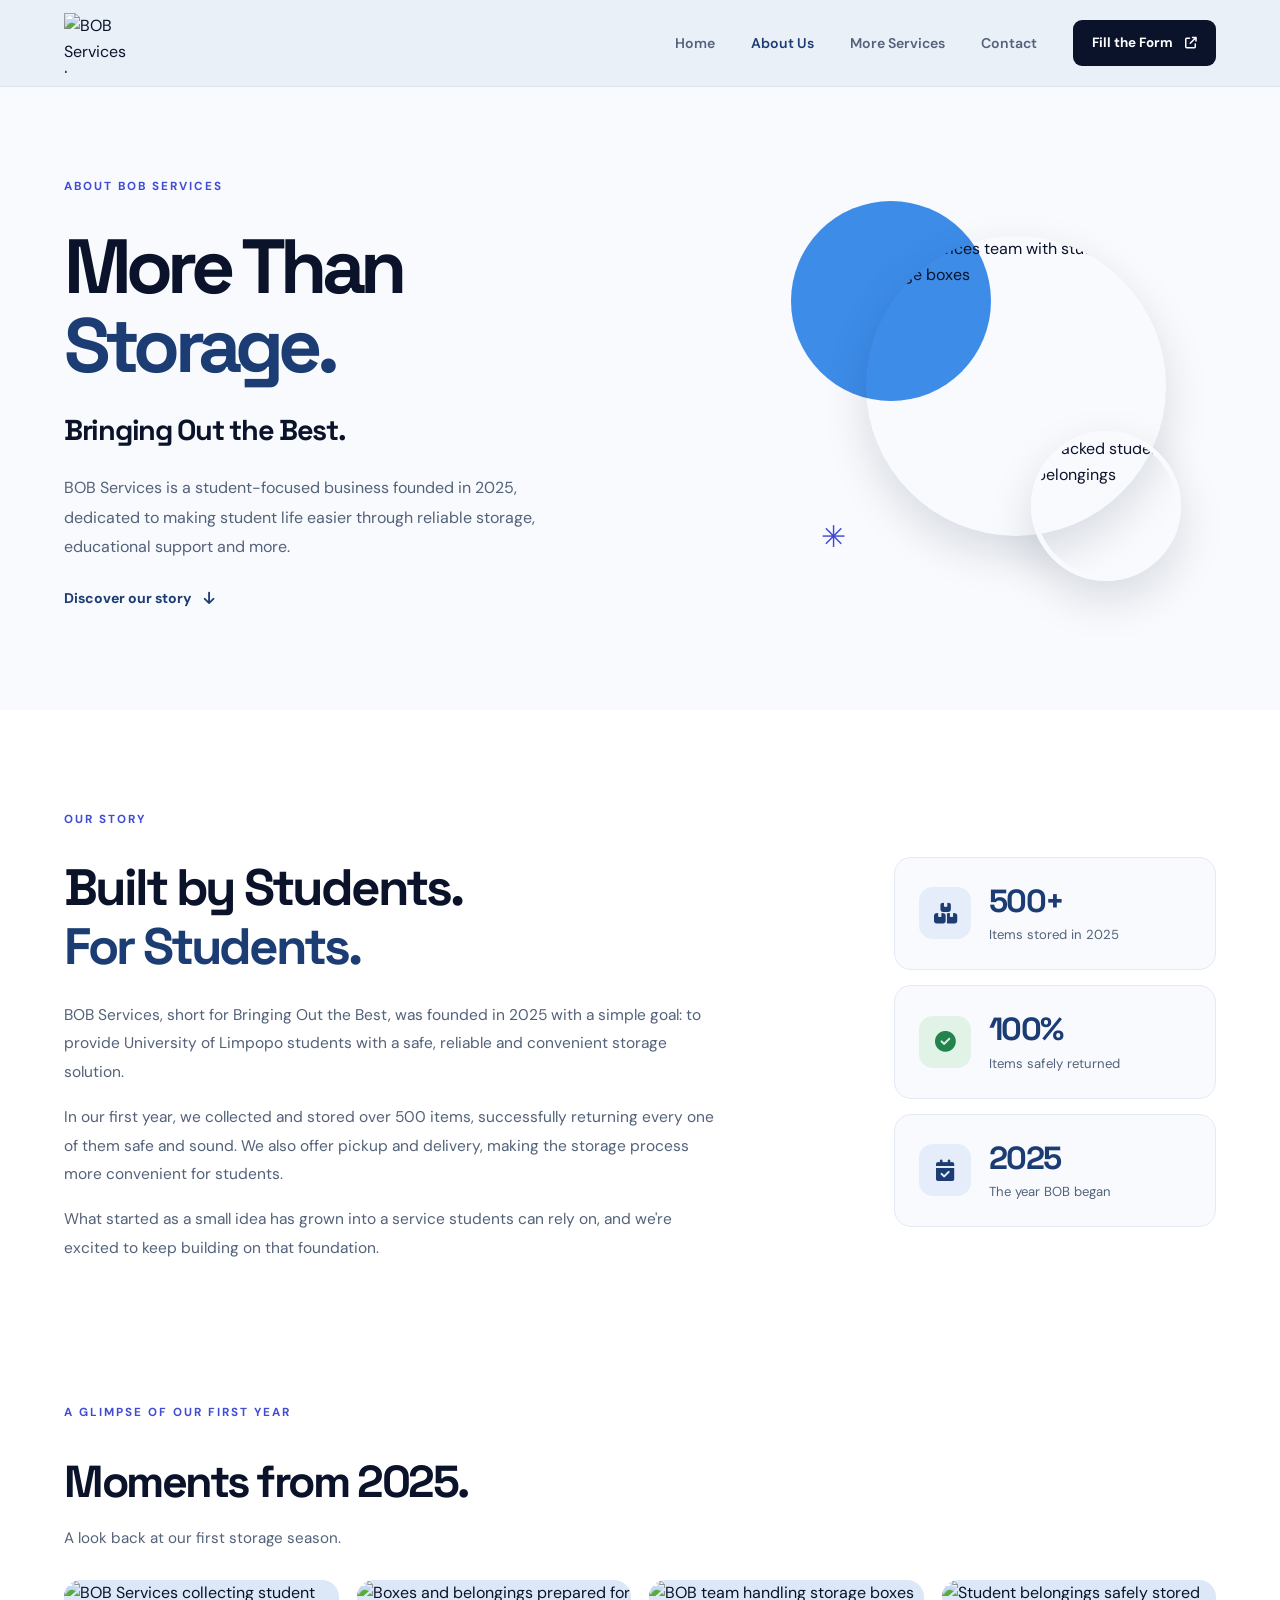
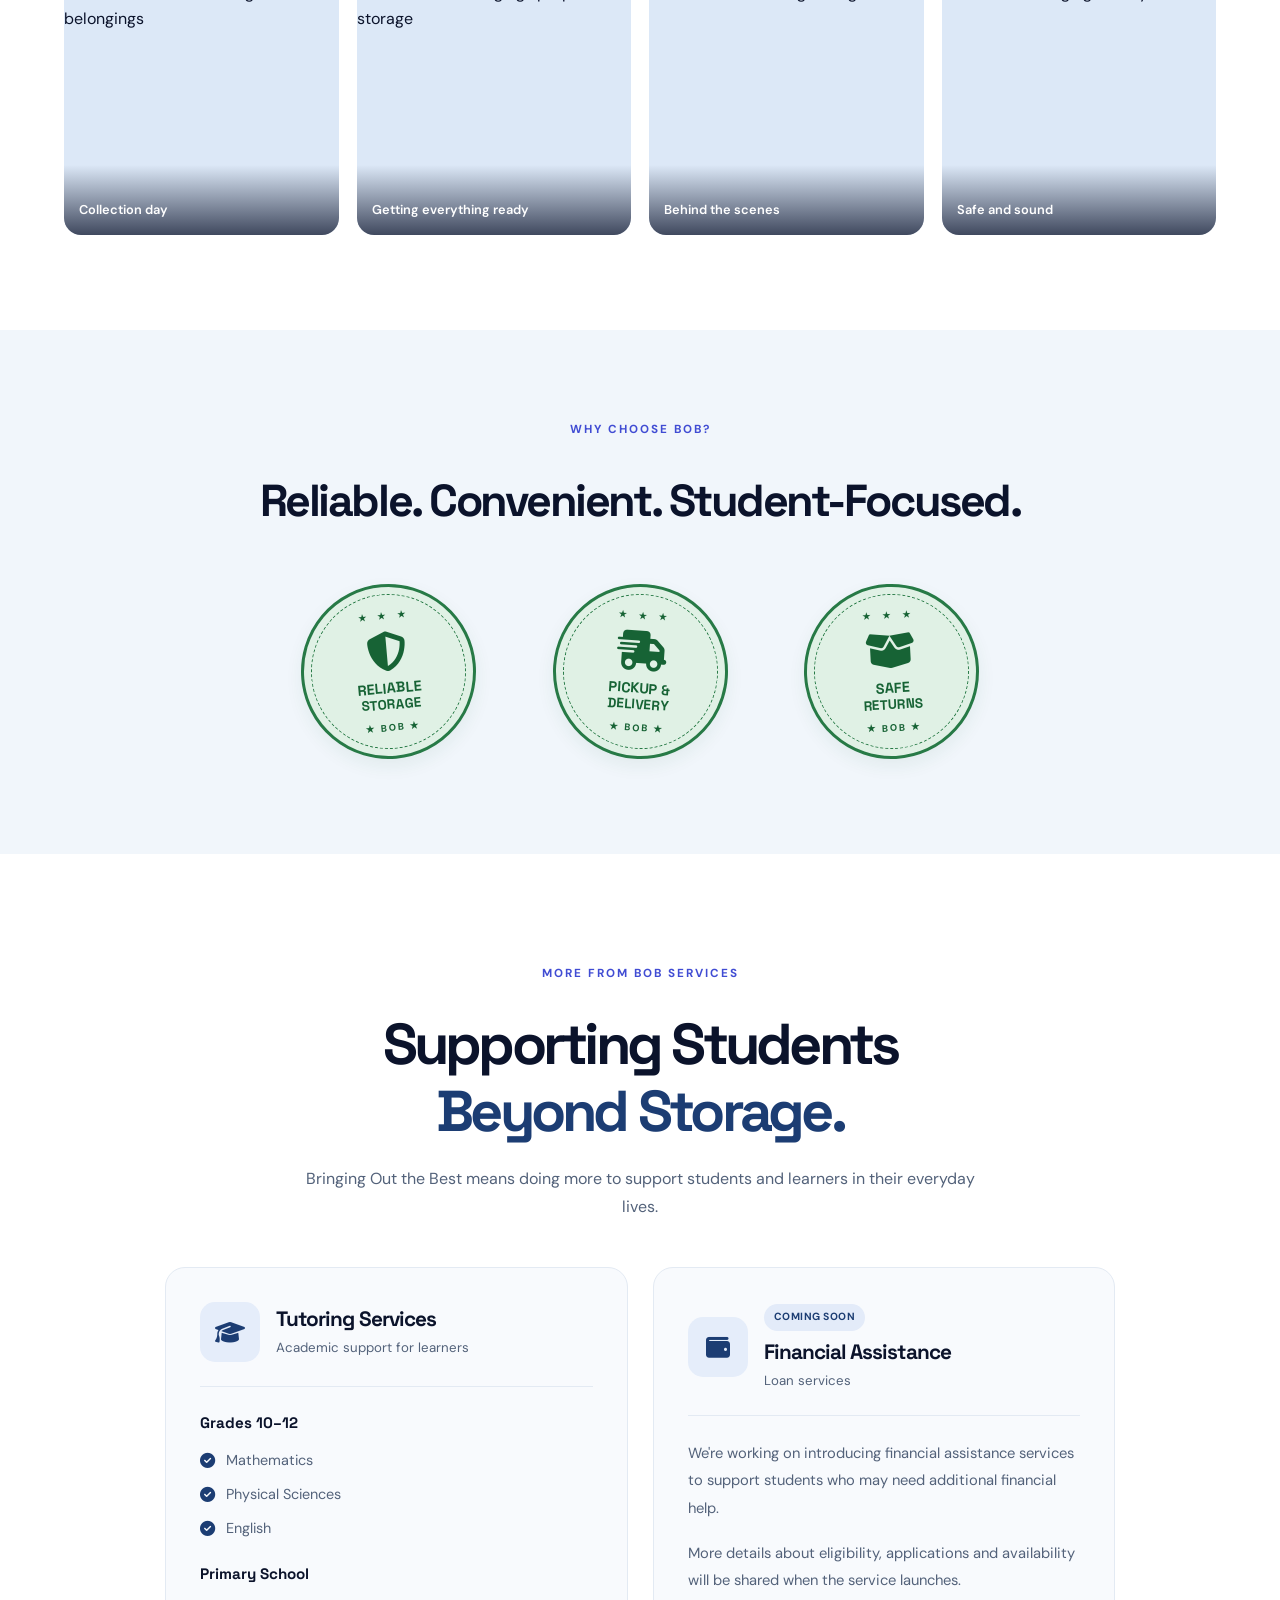
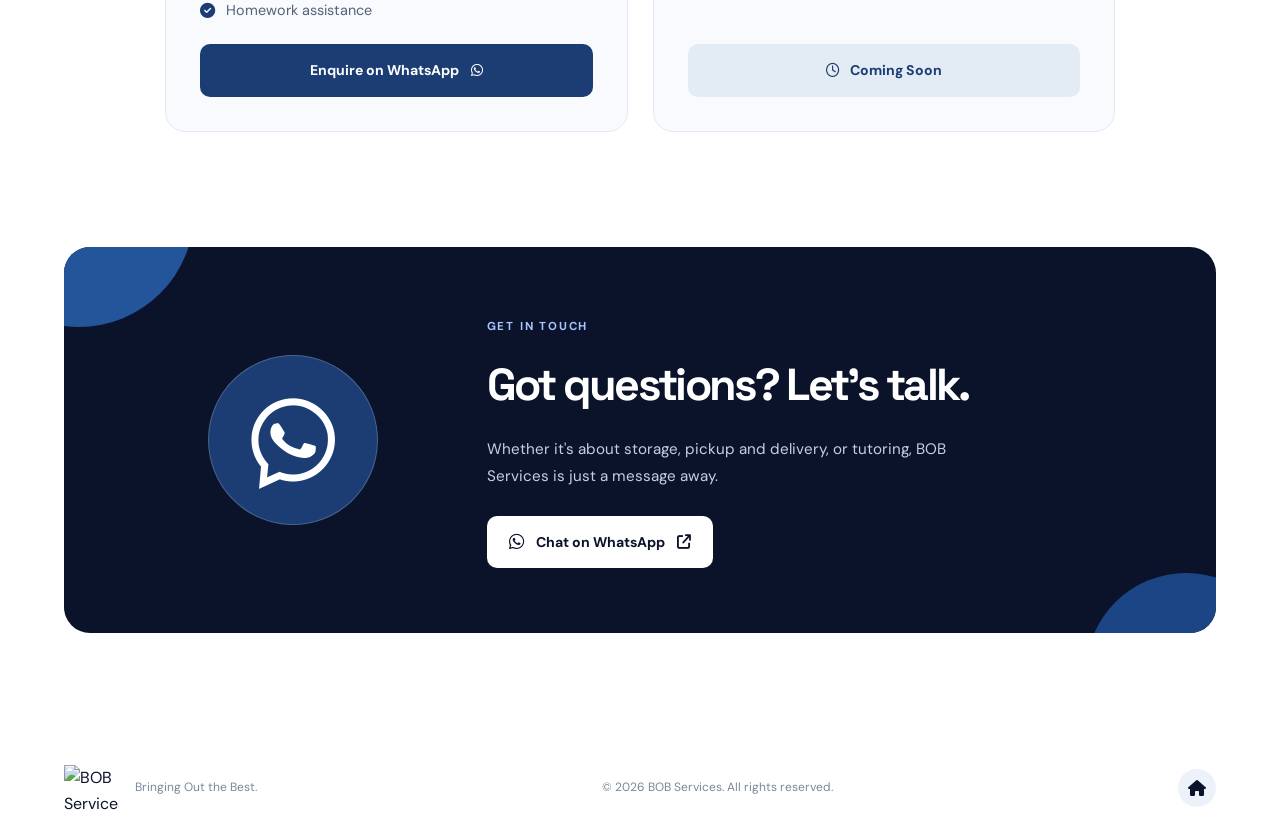
==== about.html @ 1e4460dd "first commit" ====
<!DOCTYPE html>
<html lang="en">
<head>
    <meta charset="UTF-8">
    <meta name="viewport" content="width=device-width, initial-scale=1.0">

    <title>About Us | BOB Services</title>

    <link rel="preconnect" href="https://fonts.googleapis.com">
    <link rel="preconnect" href="https://fonts.gstatic.com" crossorigin>
    <link href="https://fonts.googleapis.com/css2?family=DM+Sans:wght@400;500;600;700&family=Space+Grotesk:wght@400;500;600;700&display=swap" rel="stylesheet">

    <link rel="stylesheet" href="https://cdnjs.cloudflare.com/ajax/libs/font-awesome/6.7.2/css/all.min.css">
    <link rel="stylesheet" href="style.css">

    <script src="script.js" defer></script>
</head>

<body>

    <!-- NAVIGATION -->
    <header class="site-header" id="header">
        <nav class="navbar container">

            <a href="index.html" class="brand">
                <img src="images/bob-logo.png" alt="BOB Services Logo" class="brand-logo">
            </a>

            <button class="menu-toggle" id="menuToggle"
                    aria-label="Open navigation menu"
                    aria-expanded="false"
                    aria-controls="navLinks">
                <span></span>
                <span></span>
                <span></span>
            </button>

            <div class="nav-links" id="navLinks">
                <a href="index.html" class="nav-link">Home</a>
                <a href="about.html" class="nav-link active" aria-current="page">About Us</a>
                <a href="#more-services" class="nav-link">More Services</a>
                <a href="#contact" class="nav-link">Contact</a>
                <a href="https://forms.google.com/"
                   class="nav-cta form-link"
                   target="_blank"
                   rel="noopener noreferrer">
                    Fill the Form
                    <i class="fa-solid fa-arrow-up-right-from-square"></i>
                </a>
            </div>

        </nav>
    </header>

    <main>

        <!-- ABOUT HERO -->
        <section class="about-hero">
            <div class="container about-hero-grid">

                <div class="about-hero-content">

                    <span class="section-eyebrow">ABOUT BOB SERVICES</span>

                    <h1>
                        More Than<br>
                        <span>Storage.</span>
                    </h1>

                    <h2>Bringing Out the Best.</h2>

                    <p>
                        BOB Services is a student-focused business founded
                        in 2025, dedicated to making student life easier
                        through reliable storage, educational support
                        and more.
                    </p>

                    <a href="#our-story" class="about-explore">
                        Discover our story
                        <i class="fa-solid fa-arrow-down"></i>
                    </a>

                </div>

                <!-- OVERLAPPING CIRCULAR PHOTOGRAPHS -->
                <div class="about-hero-visual">

                    <div class="about-blue-circle"></div>

                    <div class="about-photo-large">
                        <img src="images/about-team.jpg"
                             alt="BOB Services team with student storage boxes">
                    </div>

                    <div class="about-photo-small">
                        <img src="images/about-storage.jpg"
                             alt="Packed student belongings">
                    </div>

                    <span class="about-sparkle" aria-hidden="true">✳</span>

                </div>

            </div>
        </section>

        <!-- OUR STORY -->
        <section class="our-story-section" id="our-story">
            <div class="container story-grid">

                <div class="story-content reveal">

                    <span class="section-eyebrow">OUR STORY</span>

                    <h2>
                        Built by Students.<br>
                        <span>For Students.</span>
                    </h2>

                    <p>
                        BOB Services, short for Bringing Out the Best,
                        was founded in 2025 with a simple goal:
                        to provide University of Limpopo students
                        with a safe, reliable and convenient
                        storage solution.
                    </p>

                    <p>
                        In our first year, we collected and stored
                        over 500 items, successfully returning
                        every one of them safe and sound.
                        We also offer pickup and delivery,
                        making the storage process more
                        convenient for students.
                    </p>

                    <p>
                        What started as a small idea has grown
                        into a service students can rely on,
                        and we're excited to keep building
                        on that foundation.
                    </p>

                </div>

                <div class="story-stats reveal">

                    <div class="stat-card">
                        <div class="stat-icon">
                            <i class="fa-solid fa-boxes-stacked"></i>
                        </div>

                        <div>
                            <strong>500+</strong>
                            <span>Items stored in 2025</span>
                        </div>
                    </div>

                    <div class="stat-card">
                        <div class="stat-icon stat-icon-green">
                            <i class="fa-solid fa-circle-check"></i>
                        </div>

                        <div>
                            <strong>100%</strong>
                            <span>Items safely returned</span>
                        </div>
                    </div>

                    <div class="stat-card">
                        <div class="stat-icon">
                            <i class="fa-solid fa-calendar-check"></i>
                        </div>

                        <div>
                            <strong>2025</strong>
                            <span>The year BOB began</span>
                        </div>
                    </div>

                </div>

            </div>
        </section>

        <!-- PHOTO GALLERY -->
        <section class="about-gallery-section">
            <div class="container">

                <div class="gallery-heading reveal">
                    <span class="section-eyebrow">A GLIMPSE OF OUR FIRST YEAR</span>
                    <h2>Moments from 2025.</h2>
                    <p>
                        A look back at our first storage season.
                    </p>
                </div>

                <div class="about-gallery">

                    <figure class="gallery-photo reveal">
                        <img src="images/bob-2025-1.jpg"
                             alt="BOB Services collecting student belongings"
                             loading="lazy">
                        <figcaption>Collection day</figcaption>
                    </figure>

                    <figure class="gallery-photo reveal">
                        <img src="images/bob-2025-2.jpg"
                             alt="Boxes and belongings prepared for storage"
                             loading="lazy">
                        <figcaption>Getting everything ready</figcaption>
                    </figure>

                    <figure class="gallery-photo reveal">
                        <img src="images/bob-2025-3.jpg"
                             alt="BOB team handling storage boxes"
                             loading="lazy">
                        <figcaption>Behind the scenes</figcaption>
                    </figure>

                    <figure class="gallery-photo reveal">
                        <img src="images/bob-2025-4.jpg"
                             alt="Student belongings safely stored"
                             loading="lazy">
                        <figcaption>Safe and sound</figcaption>
                    </figure>

                </div>

            </div>
        </section>

        <!-- QUALITY SEALS -->
        <section class="quality-section">
            <div class="container">

                <div class="quality-heading reveal">
                    <span class="section-eyebrow">WHY CHOOSE BOB?</span>
                    <h2>Reliable. Convenient. Student-Focused.</h2>
                </div>

                <div class="quality-seals">

                    <!-- RELIABLE STORAGE -->
                    <div class="quality-seal reveal">
                        <div class="seal-inner">
                            <div class="seal-stars">★ ★ ★</div>

                            <i class="fa-solid fa-shield-halved"></i>

                            <strong>RELIABLE</strong>
                            <span>STORAGE</span>

                            <div class="seal-bottom">★ BOB ★</div>
                        </div>
                    </div>

                    <!-- PICKUP AND DELIVERY -->
                    <div class="quality-seal reveal">
                        <div class="seal-inner">
                            <div class="seal-stars">★ ★ ★</div>

                            <i class="fa-solid fa-truck-fast"></i>

                            <strong>PICKUP &</strong>
                            <span>DELIVERY</span>

                            <div class="seal-bottom">★ BOB ★</div>
                        </div>
                    </div>

                    <!-- SAFE RETURNS -->
                    <div class="quality-seal reveal">
                        <div class="seal-inner">
                            <div class="seal-stars">★ ★ ★</div>

                            <i class="fa-solid fa-box-open"></i>

                            <strong>SAFE</strong>
                            <span>RETURNS</span>

                            <div class="seal-bottom">★ BOB ★</div>
                        </div>
                    </div>

                </div>

            </div>
        </section>

        <!-- MORE SERVICES -->
        <section class="more-services-section" id="more-services">
            <div class="container">

                <div class="services-heading reveal">
                    <span class="section-eyebrow">MORE FROM BOB SERVICES</span>

                    <h2>
                        Supporting Students<br>
                        <span>Beyond Storage.</span>
                    </h2>

                    <p>
                        Bringing Out the Best means doing more
                        to support students and learners
                        in their everyday lives.
                    </p>
                </div>

                <div class="about-services-grid">

                    <!-- TUTORING -->
                    <article class="about-service-card reveal">

                        <div class="service-card-top">
                            <div class="about-service-icon">
                                <i class="fa-solid fa-graduation-cap"></i>
                            </div>

                            <div>
                                <h3>Tutoring Services</h3>
                                <p>Academic support for learners</p>
                            </div>
                        </div>

                        <div class="service-divider"></div>

                        <h4>Grades 10–12</h4>

                        <ul class="service-list">
                            <li>
                                <i class="fa-solid fa-circle-check"></i>
                                Mathematics
                            </li>
                            <li>
                                <i class="fa-solid fa-circle-check"></i>
                                Physical Sciences
                            </li>
                            <li>
                                <i class="fa-solid fa-circle-check"></i>
                                English
                            </li>
                        </ul>

                        <h4>Primary School</h4>

                        <ul class="service-list">
                            <li>
                                <i class="fa-solid fa-circle-check"></i>
                                Homework assistance
                            </li>
                        </ul>

                        <a href="#"
                           class="service-whatsapp-btn whatsapp-link"
                           data-message="Hi BOB Services, I would like to enquire about tutoring services."
                           target="_blank"
                           rel="noopener noreferrer">
                            Enquire on WhatsApp
                            <i class="fa-brands fa-whatsapp"></i>
                        </a>

                    </article>

                    <!-- FINANCIAL ASSISTANCE -->
                    <article class="about-service-card reveal">

                        <div class="service-card-top">
                            <div class="about-service-icon">
                                <i class="fa-solid fa-wallet"></i>
                            </div>

                            <div>
                                <span class="service-coming-soon">COMING SOON</span>
                                <h3>Financial Assistance</h3>
                                <p>Loan services</p>
                            </div>
                        </div>

                        <div class="service-divider"></div>

                        <p class="financial-description">
                            We're working on introducing financial
                            assistance services to support students
                            who may need additional financial help.
                        </p>

                        <p class="financial-description">
                            More details about eligibility,
                            applications and availability
                            will be shared when the service launches.
                        </p>

                        <div class="coming-soon-button">
                            <i class="fa-regular fa-clock"></i>
                            Coming Soon
                        </div>

                    </article>

                </div>

            </div>
        </section>

        <!-- CONTACT -->
        <section class="about-contact-section" id="contact">
            <div class="container">

                <div class="about-contact-card reveal">

                    <div class="contact-decor contact-decor-one"></div>
                    <div class="contact-decor contact-decor-two"></div>

                    <div class="contact-illustration">
                        <div class="contact-circle">
                            <i class="fa-brands fa-whatsapp"></i>
                        </div>
                    </div>

                    <div class="contact-content">

                        <span class="contact-eyebrow">GET IN TOUCH</span>

                        <h2>Got questions? Let's talk.</h2>

                        <p>
                            Whether it's about storage, pickup and
                            delivery, or tutoring, BOB Services
                            is just a message away.
                        </p>

                        <a href="#"
                           class="contact-whatsapp-btn whatsapp-link"
                           data-message="Hi BOB Services, I would like to make an enquiry."
                           target="_blank"
                           rel="noopener noreferrer">
                            <i class="fa-brands fa-whatsapp"></i>
                            Chat on WhatsApp
                            <i class="fa-solid fa-arrow-up-right-from-square"></i>
                        </a>

                    </div>

                </div>

            </div>
        </section>

    </main>

    <!-- FOOTER -->
    <footer class="footer">
        <div class="container footer-inner">

            <div class="footer-brand">
                <img src="images/bob-logo.png" alt="BOB Services Logo">
                <span>Bringing Out the Best.</span>
            </div>

            <p>
                &copy; <span id="currentYear"></span>
                BOB Services. All rights reserved.
            </p>

            <a href="index.html" class="back-to-top" aria-label="Back to homepage">
                <i class="fa-solid fa-house"></i>
            </a>

        </div>
    </footer>

</body>
</html>
---- style.css ----
/* ==========================================
   BOB STORAGE SERVICES
   Main Stylesheet
========================================== */

:root {
    --navy: #0B132B;
    --blue: #1C3D73;
    --blue-bright: #404CD3;
    --blue-soft: #DCE8F7;
    --background: #F8FAFD;
    --white: #FFFFFF;
    --text: #0B132B;
    --text-muted: #53627A;
    --border: #E3EAF3;

    --font-heading: 'Space Grotesk', sans-serif;
    --font-body: 'DM Sans', sans-serif;

    --radius: 18px;
    --transition: 0.3s ease;
}

/* RESET */

* {
    margin: 0;
    padding: 0;
    box-sizing: border-box;
}

html {
    scroll-behavior: smooth;
    scroll-padding-top: 90px;
}

body {
    font-family: var(--font-body);
    background: var(--background);
    color: var(--text);
    line-height: 1.6;
    overflow-x: hidden;
}

a {
    text-decoration: none;
    color: inherit;
}

button {
    font: inherit;
}

img {
    max-width: 100%;
    display: block;
}

.container {
    width: min(1160px, 90%);
    margin: 0 auto;
}

::selection {
    background: var(--blue-soft);
    color: var(--navy);
}

/* ==========================================
   NAVIGATION
========================================== */


.site-header {
    position: sticky;
    top: 0;
    z-index: 1000;
    background: #EAF0F8;
    border-bottom: 1px solid #DCE5F1;
    transition: var(--transition);
}

.site-header.scrolled {
    background: rgba(234, 240, 248, 0.97);
    backdrop-filter: blur(15px);
    -webkit-backdrop-filter: blur(15px);
    box-shadow: 0 4px 20px rgba(11, 19, 43, 0.05);
}


.navbar {
    min-height: 86px;
    display: flex;
    align-items: center;
    justify-content: space-between;
    gap: 30px;
}

.brand {
    display: flex;
    align-items: center;
    flex-shrink: 0;
}

.brand-logo {
    width: 76px;
    height: 60px;
    object-fit: contain;
}

.nav-links {
    display: flex;
    align-items: center;
    gap: 36px;
}

.nav-link {
    font-size: 0.88rem;
    font-weight: 600;
    color: var(--text-muted);
    transition: color var(--transition);
}

.nav-link:hover,
.nav-link.active {
    color: var(--blue);
}

.nav-cta {
    background: var(--navy);
    color: var(--white);
    padding: 12px 19px;
    border-radius: 9px;
    font-size: 0.84rem;
    font-weight: 700;
    display: inline-flex;
    align-items: center;
    gap: 12px;
    transition: var(--transition);
}

.nav-cta:hover {
    background: var(--blue);
    transform: translateY(-2px);
}

.nav-cta i {
    font-size: 0.75rem;
}

.menu-toggle {
    display: none;
    background: transparent;
    border: 0;
    cursor: pointer;
    padding: 8px;
}

/* ==========================================
   HERO
========================================== */

.hero {
    position: relative;
    min-height: min(760px, calc(100svh - 86px));
    display: flex;
    flex-direction: column;
    justify-content: center;
    overflow: hidden;
}

.hero-container {
    display: grid;
    grid-template-columns: 1.2fr 0.8fr;
    align-items: center;
    gap: 55px;
    padding-top: 55px;
    padding-bottom: 75px;
}

.hero-content {
    position: relative;
    z-index: 2;
    max-width: 650px;
}

.coming-soon {
    display: inline-flex;
    align-items: center;
    gap: 10px;
    background: #EAF0FB;
    color: var(--blue);
    border: 1px solid #D8E4F5;
    border-radius: 100px;
    padding: 9px 16px;
    font-size: 0.72rem;
    font-weight: 700;
    letter-spacing: 1.7px;
    margin-bottom: 28px;
}

.status-dot {
    width: 8px;
    height: 8px;
    border-radius: 50%;
    background: var(--blue-bright);
    box-shadow: 0 0 0 4px rgba(64, 76, 211, 0.1);
}

.hero-title {
    font-family: var(--font-heading);
    font-size: clamp(5rem, 9vw, 8.8rem);
    font-weight: 700;
    line-height: 0.88;
    letter-spacing: -0.085em;
    color: var(--navy);
    margin-bottom: 32px;
}

.hero-highlight {
    color: var(--blue);
}

.hero-subtitle {
    font-family: var(--font-heading);
    font-size: clamp(1.45rem, 2.6vw, 2.1rem);
    font-weight: 600;
    letter-spacing: -0.045em;
    line-height: 1.25;
    margin-bottom: 19px;
}

.hero-subtitle span {
    color: var(--blue);
}

.hero-description {
    font-size: 1rem;
    color: var(--text-muted);
    line-height: 1.85;
    max-width: 490px;
    margin-bottom: 32px;
}

.hero-actions {
    display: flex;
    align-items: center;
    flex-wrap: wrap;
    gap: 16px;
}

.btn {
    display: inline-flex;
    justify-content: center;
    align-items: center;
    gap: 14px;
    padding: 15px 23px;
    border-radius: 10px;
    font-size: 0.88rem;
    font-weight: 700;
    transition: var(--transition);
    white-space: nowrap;
}

.btn i {
    font-size: 0.8rem;
}

.btn-primary {
    background: var(--blue);
    color: var(--white);
    box-shadow: 0 6px 18px rgba(28, 61, 115, 0.13);
}

.btn-primary:hover {
    background: var(--navy);
    transform: translateY(-3px);
    box-shadow: 0 10px 24px rgba(28, 61, 115, 0.2);
}

.btn-text {
    color: var(--navy);
}

.btn-text:hover {
    color: var(--blue-bright);
}

.btn-text i {
    transition: transform var(--transition);
}

.btn-text:hover i {
    transform: translateY(4px);
}

.hero-location {
    display: flex;
    align-items: center;
    gap: 9px;
    margin-top: 40px;
    color: #7A8799;
    font-size: 0.78rem;
    font-weight: 500;
}

.hero-location i {
    color: var(--blue);
}

/* ==========================================
   OVERLAPPING CIRCULAR PHOTOGRAPHS
========================================== */

.hero-visual {
    position: relative;
    width: 100%;
    max-width: 390px;
    height: 390px;
    margin: 0 auto;
}

.photo-circle {
    position: absolute;
    border-radius: 50%;
    overflow: hidden;
    background: var(--blue-soft);
    box-shadow: 0 20px 50px rgba(11, 19, 43, 0.10);
}

.photo-circle img {
    width: 100%;
    height: 100%;
    object-fit: cover;
    transition: transform 0.6s ease;
}

.photo-circle:hover img {
    transform: scale(1.07);
}

/* Large circle: upper left */

.photo-circle-large {
    width: 290px;
    height: 290px;
    top: 18px;
    left: 20px;
    z-index: 1;
}

/* Small circle: overlaps lower-right edge */

.photo-circle-small {
    width: 155px;
    height: 155px;
    top: 205px;
    right: 0;
    z-index: 2;
    border: 5px solid var(--background);
}

/* Subtle decorative accent */

.circle-decoration {
    position: absolute;
    width: 315px;
    height: 315px;
    border: 1px solid rgba(28, 61, 115, 0.13);
    border-radius: 50%;
    top: 2px;
    left: 3px;
    z-index: 0;
}

.visual-sparkle {
    position: absolute;
    color: var(--blue-bright);
    pointer-events: none;
}

.sparkle-one {
    top: 4px;
    right: 45px;
    font-size: 26px;
}

.sparkle-two {
    bottom: 38px;
    left: 15px;
    font-size: 18px;
    color: #A9BDE0;
}

/* Scroll indicator */

.scroll-indicator {
    position: absolute;
    bottom: 28px;
    left: 50%;
    transform: translateX(-50%);
    display: flex;
    align-items: center;
    gap: 12px;
    font-size: 0.65rem;
    font-weight: 700;
    letter-spacing: 2px;
    color: #8390A3;
}

.scroll-indicator i {
    font-size: 0.8rem;
    animation: scrollBounce 2s infinite;
}

@keyframes scrollBounce {
    0%, 100% { transform: translateY(0); }
    50% { transform: translateY(5px); }
}

/* ==========================================
   ABOUT / RESOURCES
========================================== */

.about-section {
    padding: 105px 0 125px;
    background: var(--white);
}

.section-heading {
    text-align: center;
    max-width: 680px;
    margin: 0 auto 55px;
}

.section-eyebrow {
    display: inline-block;
    font-size: 0.73rem;
    font-weight: 700;
    letter-spacing: 2px;
    color: var(--blue-bright);
    margin-bottom: 16px;
}

.section-heading h2 {
    font-family: var(--font-heading);
    font-size: clamp(2.4rem, 5vw, 3.8rem);
    line-height: 1.15;
    letter-spacing: -0.065em;
    margin-bottom: 20px;
}

.section-heading h2 span {
    color: var(--blue);
}

.section-heading p {
    color: var(--text-muted);
    font-size: 1rem;
    line-height: 1.85;
}

.resources-grid {
    display: grid;
    grid-template-columns: repeat(2, minmax(0, 1fr));
    gap: 22px;
}

.resource-card {
    position: relative;
    display: flex;
    flex-direction: column;
    align-items: flex-start;
    min-height: 275px;
    background: var(--background);
    border: 1px solid var(--border);
    border-radius: var(--radius);
    padding: 32px;
    transition: var(--transition);
}

.resource-card:hover {
    background: var(--white);
    border-color: #B9CDE8;
    transform: translateY(-6px);
    box-shadow: 0 16px 40px rgba(11, 19, 43, 0.07);
}

.resource-icon {
    width: 60px;
    height: 60px;
    display: flex;
    justify-content: center;
    align-items: center;
    border-radius: 15px;
    margin-bottom: 25px;
    font-size: 1.45rem;
}

.icon-blue {
    background: #E5EDFF;
    color: #3158A0;
}

.icon-navy {
    background: #E0E9F4;
    color: #1C3D73;
}

.icon-sky {
    background: #E0F1FC;
    color: #3578A5;
}

.icon-light {
    background: #E8EAFB;
    color: #404CD3;
}

.resource-number {
    display: block;
    color: #8190A4;
    font-size: 0.67rem;
    font-weight: 700;
    letter-spacing: 1.5px;
    margin-bottom: 9px;
}

.resource-content h3 {
    font-family: var(--font-heading);
    font-size: 1.4rem;
    font-weight: 700;
    letter-spacing: -0.045em;
    margin-bottom: 10px;
}

.resource-content p {
    color: var(--text-muted);
    font-size: 0.89rem;
    line-height: 1.7;
    max-width: 340px;
}

.resource-arrow {
    position: absolute;
    right: 30px;
    top: 32px;
    color: var(--blue);
    font-size: 0.9rem;
    transition: transform var(--transition);
}

.resource-card:hover .resource-arrow {
    transform: translate(3px, -3px);
}

/* ==========================================
   BOTTOM CALL TO ACTION
========================================== */

.bottom-cta {
    position: relative;
    overflow: hidden;
    background: var(--navy);
    color: var(--white);
}

.bottom-cta .container {
    position: relative;
    padding-top: 100px;
    padding-bottom: 105px;
}

.cta-content {
    position: relative;
    z-index: 2;
    text-align: center;
    max-width: 700px;
    margin: 0 auto;
}

.cta-content .section-eyebrow {
    color: #A9C5FF;
}

.cta-content h2 {
    font-family: var(--font-heading);
    font-size: clamp(2.6rem, 5vw, 4.4rem);
    line-height: 1.15;
    letter-spacing: -0.06em;
    margin-bottom: 22px;
}

.cta-content h2 span {
    color: #A9C5FF;
}

.cta-content p {
    color: #B9C6DD;
    font-size: 0.98rem;
    margin-bottom: 30px;
}

.btn-white {
    background: var(--white);
    color: var(--navy);
}

.btn-white:hover {
    background: var(--blue-soft);
    transform: translateY(-3px);
}

.cta-decor {
    position: absolute;
    border: 1px solid rgba(255,255,255,0.09);
    border-radius: 50%;
    pointer-events: none;
}

.decor-one {
    width: 350px;
    height: 350px;
    top: -160px;
    left: -150px;
}

.decor-two {
    width: 450px;
    height: 450px;
    bottom: -300px;
    right: -160px;
}

/* ==========================================
   FOOTER
========================================== */

.footer {
    background: var(--white);
    padding: 27px 0;
}

.footer-inner {
    display: flex;
    align-items: center;
    justify-content: space-between;
    gap: 20px;
}

.footer-brand {
    display: flex;
    align-items: center;
    gap: 16px;
}

.footer-brand img {
    width: 55px;
    height: 45px;
    object-fit: contain;
}

.footer-brand span,
.footer-inner p {
    color: #7B8799;
    font-size: 0.75rem;
}

.back-to-top {
    width: 38px;
    height: 38px;
    display: flex;
    align-items: center;
    justify-content: center;
    background: #EDF2FA;
    color: var(--navy);
    border-radius: 50%;
    transition: var(--transition);
}

.back-to-top:hover {
    background: var(--navy);
    color: var(--white);
}

/* ==========================================
   SCROLL REVEAL
========================================== */

.reveal {
    opacity: 0;
    transform: translateY(25px);
    transition:
        opacity 0.65s ease,
        transform 0.65s ease;
}

.reveal.visible {
    opacity: 1;
    transform: translateY(0);
}

/* ==========================================
   TABLET
========================================== */

@media (max-width: 1000px) {

    .hero-container {
        grid-template-columns: 1.15fr 0.85fr;
        gap: 20px;
    }

    .hero-title {
        font-size: clamp(4.5rem, 9vw, 7rem);
    }

    .hero-visual {
        max-width: 320px;
        height: 330px;
    }

    .photo-circle-large {
        width: 245px;
        height: 245px;
        left: 10px;
    }

    .photo-circle-small {
        width: 135px;
        height: 135px;
        top: 185px;
    }

    .circle-decoration {
        width: 265px;
        height: 265px;
        left: 0;
    }
}

/* ==========================================
   MOBILE
========================================== */

@media (max-width: 768px) {

    .navbar {
        min-height: 72px;
    }

    .brand-logo {
        width: 65px;
        height: 52px;
    }

    .menu-toggle {
        display: flex;
        flex-direction: column;
        justify-content: center;
        gap: 5px;
        z-index: 1002;
    }

    .menu-toggle span {
        width: 24px;
        height: 2px;
        background: var(--navy);
        border-radius: 2px;
        transition: var(--transition);
    }

    .menu-toggle.open span:nth-child(1) {
        transform: translateY(7px) rotate(45deg);
    }

    .menu-toggle.open span:nth-child(2) {
        opacity: 0;
    }

    .menu-toggle.open span:nth-child(3) {
        transform: translateY(-7px) rotate(-45deg);
    }

    .nav-links {
        position: absolute;
        top: 72px;
        left: 0;
        right: 0;
        background: var(--background);
        border-bottom: 1px solid var(--border);
        padding: 24px 5% 30px;
        display: none;
        flex-direction: column;
        align-items: stretch;
        gap: 22px;
        box-shadow: 0 20px 35px rgba(11,19,43,0.06);
    }

    .nav-links.open {
        display: flex;
    }

    .nav-cta {
        justify-content: center;
    }

    .hero {
        min-height: auto;
    }

    .hero-container {
        grid-template-columns: 1fr;
        gap: 15px;
        padding-top: 55px;
        padding-bottom: 70px;
    }

    .hero-content {
        max-width: 100%;
    }

    .hero-title {
        font-size: clamp(4.8rem, 15vw, 7.5rem);
        margin-bottom: 25px;
    }

    .hero-subtitle {
        font-size: clamp(1.45rem, 5vw, 1.9rem);
    }

    .hero-description {
        font-size: 0.95rem;
    }

    .hero-visual {
        width: 300px;
        max-width: 100%;
        height: 300px;
        margin: 30px auto 0;
    }

    .photo-circle-large {
        width: 220px;
        height: 220px;
        left: 10px;
        top: 5px;
    }

    .photo-circle-small {
        width: 120px;
        height: 120px;
        top: 165px;
        right: 0;
    }

    .circle-decoration {
        width: 240px;
        height: 240px;
        top: -5px;
        left: 0;
    }

    .scroll-indicator {
        display: none;
    }

    .about-section {
        padding: 75px 0 85px;
    }

    .resources-grid {
        grid-template-columns: 1fr;
        gap: 16px;
    }

    .resource-card {
        min-height: 245px;
        padding: 26px;
    }

    .bottom-cta .container {
        padding-top: 80px;
        padding-bottom: 85px;
    }

    .footer-inner {
        flex-wrap: wrap;
    }
}

/* ==========================================
   SMALL PHONES
========================================== */

@media (max-width: 420px) {

    .hero-title {
        font-size: clamp(4rem, 16vw, 5rem);
    }

    .hero-actions {
        align-items: flex-start;
        gap: 12px;
    }

    .btn {
        padding: 14px 18px;
        font-size: 0.8rem;
    }

    .hero-location {
        font-size: 0.72rem;
    }

    .hero-visual {
        width: 265px;
        height: 270px;
    }

    .photo-circle-large {
        width: 200px;
        height: 200px;
    }

    .photo-circle-small {
        width: 110px;
        height: 110px;
        top: 150px;
    }

    .circle-decoration {
        width: 215px;
        height: 215px;
    }

    .section-heading h2 {
        font-size: 2.4rem;
    }

    .footer-brand span {
        display: none;
    }
}

/* ACCESSIBILITY */

:focus-visible {
    outline: 3px solid var(--blue-bright);
    outline-offset: 4px;
}

@media (prefers-reduced-motion: reduce) {
    *,
    *::before,
    *::after {
        scroll-behavior: auto !important;
        animation-duration: 0.01ms !important;
        transition-duration: 0.01ms !important;
    }

    .reveal {
        opacity: 1;
        transform: none;
    }
}
@media (max-width: 768px) {
    .nav-links {
        background: #EAF0F8;
    }
}

/* ==========================================
   ABOUT PAGE
========================================== */

/* ABOUT HERO */

.about-hero {
    background: var(--background);
    padding: 85px 0 100px;
    overflow: hidden;
}

.about-hero-grid {
    display: grid;
    grid-template-columns: 1.1fr 0.9fr;
    align-items: center;
    gap: 65px;
}

.about-hero-content h1 {
    font-family: var(--font-heading);
    font-size: clamp(3.5rem, 6vw, 5.8rem);
    font-weight: 700;
    line-height: 1.03;
    letter-spacing: -0.075em;
    margin: 15px 0 22px;
}

.about-hero-content h1 span {
    color: var(--blue);
}

.about-hero-content h2 {
    font-family: var(--font-heading);
    font-size: clamp(1.3rem, 2.5vw, 1.8rem);
    letter-spacing: -0.045em;
    margin-bottom: 20px;
}

.about-hero-content p {
    max-width: 490px;
    font-size: 1rem;
    line-height: 1.85;
    color: var(--text-muted);
}

.about-explore {
    display: inline-flex;
    align-items: center;
    gap: 12px;
    color: var(--blue);
    font-size: 0.88rem;
    font-weight: 700;
    margin-top: 25px;
}

.about-explore i {
    transition: transform 0.3s ease;
}

.about-explore:hover i {
    transform: translateY(5px);
}

/* ABOUT HERO CIRCLES */

.about-hero-visual {
    position: relative;
    width: 100%;
    max-width: 420px;
    height: 380px;
    margin: 0 auto;
}

.about-blue-circle {
    position: absolute;
    width: 200px;
    height: 200px;
    border-radius: 50%;
    background: #3C8CE8;
    top: 0;
    left: 30px;
}

.about-photo-large,
.about-photo-small {
    position: absolute;
    border-radius: 50%;
    overflow: hidden;
    box-shadow: 0 18px 45px rgba(11, 19, 43, 0.13);
}

.about-photo-large {
    width: 300px;
    height: 300px;
    top: 35px;
    right: 15px;
    z-index: 2;
}

.about-photo-small {
    width: 150px;
    height: 150px;
    right: 0;
    bottom: 0;
    z-index: 3;
    border: 5px solid var(--background);
}

.about-photo-large img,
.about-photo-small img {
    width: 100%;
    height: 100%;
    object-fit: cover;
}

.about-sparkle {
    position: absolute;
    bottom: 20px;
    left: 60px;
    color: var(--blue-bright);
    font-size: 30px;
}

/* ==========================================
   OUR STORY
========================================== */

.our-story-section {
    padding: 95px 0 55px;
    background: var(--white);
}

.story-grid {
    display: grid;
    grid-template-columns: 1.4fr 0.6fr;
    align-items: center;
    gap: 80px;
}

.story-content h2 {
    font-family: var(--font-heading);
    font-size: clamp(2.4rem, 4vw, 3.6rem);
    line-height: 1.15;
    letter-spacing: -0.06em;
    margin: 14px 0 24px;
}

.story-content h2 span {
    color: var(--blue);
}

.story-content p {
    max-width: 660px;
    color: var(--text-muted);
    line-height: 1.85;
    margin-bottom: 16px;
    font-size: 0.97rem;
}

.story-stats {
    display: flex;
    flex-direction: column;
    gap: 15px;
}

.stat-card {
    display: flex;
    align-items: center;
    gap: 18px;
    background: var(--background);
    border: 1px solid var(--border);
    border-radius: 17px;
    padding: 24px;
}

.stat-icon {
    width: 52px;
    height: 52px;
    flex-shrink: 0;
    border-radius: 14px;
    background: #E5EDFA;
    color: var(--blue);
    display: flex;
    justify-content: center;
    align-items: center;
    font-size: 1.3rem;
}

.stat-icon-green {
    background: #E1F2E6;
    color: #23834C;
}

.stat-card strong {
    display: block;
    font-family: var(--font-heading);
    font-size: 2rem;
    font-weight: 700;
    color: var(--blue);
    line-height: 1.2;
    letter-spacing: -0.06em;
}

.stat-card span {
    display: block;
    color: var(--text-muted);
    font-size: 0.82rem;
    margin-top: 4px;
}

/* ==========================================
   GALLERY
========================================== */

.about-gallery-section {
    background: var(--white);
    padding: 65px 0 95px;
}

.gallery-heading {
    margin-bottom: 30px;
}

.gallery-heading h2 {
    font-family: var(--font-heading);
    font-size: clamp(2rem, 3.5vw, 3rem);
    letter-spacing: -0.055em;
    margin: 8px 0 8px;
}

.gallery-heading p {
    color: var(--text-muted);
    font-size: 0.95rem;
}

.about-gallery {
    display: grid;
    grid-template-columns: repeat(4, minmax(0, 1fr));
    gap: 18px;
}

.gallery-photo {
    position: relative;
    height: 255px;
    overflow: hidden;
    border-radius: 17px;
    background: var(--blue-soft);
}

.gallery-photo img {
    width: 100%;
    height: 100%;
    object-fit: cover;
    transition: transform 0.5s ease;
}

.gallery-photo:hover img {
    transform: scale(1.07);
}

.gallery-photo figcaption {
    position: absolute;
    bottom: 0;
    left: 0;
    right: 0;
    color: white;
    font-size: 0.8rem;
    font-weight: 600;
    padding: 35px 15px 15px;
    background: linear-gradient(
        transparent,
        rgba(11, 19, 43, 0.75)
    );
}

/* ==========================================
   GREEN QUALITY SEALS
========================================== */

.quality-section {
    padding: 85px 0 95px;
    background: #F1F6FB;
}

.quality-heading {
    text-align: center;
    margin-bottom: 48px;
}

.quality-heading h2 {
    font-family: var(--font-heading);
    font-size: clamp(2rem, 3.5vw, 3rem);
    letter-spacing: -0.055em;
    margin-top: 10px;
}

.quality-seals {
    display: flex;
    justify-content: center;
    align-items: center;
    flex-wrap: wrap;
    gap: clamp(30px, 6vw, 85px);
}

.quality-seal {
    width: 175px;
    height: 175px;
    padding: 7px;
    border: 3px solid #277A46;
    border-radius: 50%;
    background: #E0F1E5;
    color: #176335;
    box-shadow: 0 7px 18px rgba(23, 99, 53, 0.07);
    transform: rotate(-5deg);
}

.quality-seal:nth-child(2) {
    transform: rotate(4deg);
}

.quality-seal:nth-child(3) {
    transform: rotate(-3deg);
}

.seal-inner {
    width: 100%;
    height: 100%;
    border: 1.5px dashed #277A46;
    border-radius: 50%;
    display: flex;
    flex-direction: column;
    justify-content: center;
    align-items: center;
    text-align: center;
}

.seal-stars {
    font-size: 0.65rem;
    letter-spacing: 4px;
    margin-bottom: 7px;
}

.seal-inner > i {
    font-size: 2.5rem;
    margin-bottom: 9px;
}

.seal-inner strong {
    font-family: var(--font-heading);
    font-size: 0.9rem;
    font-weight: 700;
    line-height: 1.15;
}

.seal-inner > span {
    font-family: var(--font-heading);
    font-size: 0.85rem;
    font-weight: 700;
    line-height: 1.2;
}

.seal-bottom {
    font-size: 0.6rem;
    font-weight: 700;
    letter-spacing: 2px;
    margin-top: 7px;
}

/* ==========================================
   MORE SERVICES
========================================== */

.more-services-section {
    padding: 105px 0 115px;
    background: var(--white);
}

.services-heading {
    text-align: center;
    max-width: 690px;
    margin: 0 auto 45px;
}

.services-heading h2 {
    font-family: var(--font-heading);
    font-size: clamp(2.4rem, 4.5vw, 3.7rem);
    line-height: 1.16;
    letter-spacing: -0.065em;
    margin: 12px 0 20px;
}

.services-heading h2 span {
    color: var(--blue);
}

.services-heading p {
    color: var(--text-muted);
    line-height: 1.8;
}

.about-services-grid {
    display: grid;
    grid-template-columns: repeat(2, minmax(0, 1fr));
    gap: 25px;
    max-width: 950px;
    margin: 0 auto;
    align-items: stretch;
}

.about-service-card {
    display: flex;
    flex-direction: column;
    background: var(--background);
    border: 1px solid var(--border);
    border-radius: 20px;
    padding: 34px;
    min-height: 440px;
}

.service-card-top {
    display: flex;
    align-items: center;
    gap: 16px;
}

.about-service-icon {
    display: flex;
    align-items: center;
    justify-content: center;
    width: 60px;
    height: 60px;
    flex-shrink: 0;
    background: #E5EDFA;
    color: var(--blue);
    border-radius: 15px;
    font-size: 1.5rem;
}

.service-card-top h3 {
    font-family: var(--font-heading);
    font-size: 1.3rem;
    letter-spacing: -0.045em;
    line-height: 1.3;
}

.service-card-top p {
    color: var(--text-muted);
    font-size: 0.83rem;
    margin-top: 4px;
}

.service-divider {
    height: 1px;
    background: var(--border);
    margin: 24px 0;
}

.about-service-card h4 {
    font-family: var(--font-heading);
    font-size: 0.95rem;
    margin-bottom: 13px;
}

.service-list {
    list-style: none;
    display: flex;
    flex-direction: column;
    gap: 11px;
    margin-bottom: 22px;
}

.service-list li {
    display: flex;
    align-items: center;
    gap: 11px;
    color: var(--text-muted);
    font-size: 0.9rem;
}

.service-list li i {
    color: var(--blue);
    font-size: 0.95rem;
}

.service-whatsapp-btn {
    display: inline-flex;
    justify-content: center;
    align-items: center;
    gap: 12px;
    width: 100%;
    margin-top: auto;
    padding: 15px 20px;
    border-radius: 10px;
    background: var(--blue);
    color: var(--white);
    font-weight: 700;
    font-size: 0.88rem;
    transition: var(--transition);
}

.service-whatsapp-btn:hover {
    background: var(--navy);
    transform: translateY(-2px);
}

.service-coming-soon {
    display: inline-block;
    padding: 5px 10px;
    border-radius: 50px;
    background: #E3EBF9;
    color: var(--blue);
    font-size: 0.65rem;
    font-weight: 700;
    letter-spacing: 0.5px;
    margin-bottom: 8px;
}

.financial-description {
    color: var(--text-muted);
    line-height: 1.85;
    font-size: 0.92rem;
    margin-bottom: 18px;
}

.coming-soon-button {
    display: flex;
    justify-content: center;
    align-items: center;
    gap: 10px;
    margin-top: auto;
    background: #E3EBF5;
    color: var(--blue);
    padding: 15px 20px;
    border-radius: 10px;
    font-size: 0.88rem;
    font-weight: 700;
}

/* ==========================================
   CONTACT SECTION
========================================== */

.about-contact-section {
    padding: 0 0 105px;
    background: var(--white);
}

.about-contact-card {
    position: relative;
    overflow: hidden;
    display: grid;
    grid-template-columns: 0.65fr 1.35fr;
    align-items: center;
    gap: 35px;
    background: var(--navy);
    border-radius: 26px;
    padding: 65px 70px;
    color: var(--white);
}

.contact-illustration {
    position: relative;
    z-index: 2;
    display: flex;
    align-items: center;
    justify-content: center;
}

.contact-circle {
    display: flex;
    align-items: center;
    justify-content: center;
    width: 170px;
    height: 170px;
    background: #1C3D73;
    border: 1px solid rgba(255,255,255,0.2);
    border-radius: 50%;
    transform: rotate(-10deg);
}

.contact-circle i {
    font-size: 6rem;
    color: #FFFFFF;
}

.contact-content {
    position: relative;
    z-index: 2;
}

.contact-eyebrow {
    color: #A9C5FF;
    font-size: 0.72rem;
    font-weight: 700;
    letter-spacing: 1.8px;
}

.contact-content h2 {
    font-family: var(--font-heading);
    font-size: clamp(2rem, 3.5vw, 3.1rem);
    letter-spacing: -0.06em;
    margin: 12px 0 15px;
}

.contact-content p {
    max-width: 500px;
    color: #C3D0E4;
    line-height: 1.8;
    font-size: 0.95rem;
    margin-bottom: 25px;
}

.contact-whatsapp-btn {
    display: inline-flex;
    align-items: center;
    justify-content: center;
    gap: 12px;
    background: var(--white);
    color: var(--navy);
    border-radius: 10px;
    padding: 15px 22px;
    font-size: 0.88rem;
    font-weight: 700;
    transition: var(--transition);
}

.contact-whatsapp-btn:hover {
    background: var(--blue-soft);
    transform: translateY(-3px);
}

.contact-whatsapp-btn .fa-whatsapp {
    font-size: 1.1rem;
}

.contact-decor {
    position: absolute;
    border-radius: 50%;
    pointer-events: none;
}

.contact-decor-one {
    width: 230px;
    height: 230px;
    background: #24559A;
    top: -150px;
    left: -100px;
}

.contact-decor-two {
    width: 200px;
    height: 200px;
    background: #1B4584;
    bottom: -140px;
    right: -70px;
}

/* ==========================================
   ABOUT PAGE RESPONSIVE
========================================== */

@media (max-width: 950px) {

    .about-hero-grid {
        gap: 25px;
    }

    .about-hero-visual {
        max-width: 330px;
        height: 320px;
    }

    .about-photo-large {
        width: 255px;
        height: 255px;
    }

    .about-photo-small {
        width: 130px;
        height: 130px;
    }

    .about-blue-circle {
        width: 165px;
        height: 165px;
    }

    .story-grid {
        gap: 35px;
    }

    .about-gallery {
        grid-template-columns: repeat(2, 1fr);
    }

    .about-contact-card {
        padding: 50px 40px;
    }
}

@media (max-width: 768px) {

    .about-hero {
        padding: 65px 0 75px;
    }

    .about-hero-grid {
        grid-template-columns: 1fr;
        gap: 45px;
    }

    .about-hero-content h1 {
        font-size: clamp(3.7rem, 12vw, 5rem);
    }

    .about-hero-visual {
        max-width: 330px;
        height: 320px;
    }

    .story-grid {
        grid-template-columns: 1fr;
    }

    .our-story-section {
        padding: 75px 0 35px;
    }

    .story-stats {
        display: grid;
        grid-template-columns: repeat(2, 1fr);
    }

    .stat-card {
        padding: 18px;
    }

    .stat-card:last-child {
        grid-column: 1 / -1;
    }

    .about-gallery-section {
        padding: 55px 0 75px;
    }

    .gallery-photo {
        height: 220px;
    }

    .quality-section {
        padding: 75px 0;
    }

    .quality-seals {
        gap: 20px;
    }

    .quality-seal {
        width: 145px;
        height: 145px;
    }

    .seal-inner > i {
        font-size: 2rem;
    }

    .seal-inner strong,
    .seal-inner > span {
        font-size: 0.75rem;
    }

    .more-services-section {
        padding: 80px 0;
    }

    .about-services-grid {
        grid-template-columns: 1fr;
        max-width: 500px;
    }

    .about-service-card {
        min-height: 0;
    }

    .service-whatsapp-btn,
    .coming-soon-button {
        margin-top: 25px;
    }

    .about-contact-section {
        padding-bottom: 75px;
    }

    .about-contact-card {
        grid-template-columns: 1fr;
        text-align: center;
        gap: 25px;
        padding: 45px 25px;
    }

    .contact-circle {
        width: 110px;
        height: 110px;
    }

    .contact-circle i {
        font-size: 4rem;
    }

    .contact-content p {
        margin-left: auto;
        margin-right: auto;
    }
}

@media (max-width: 480px) {

    .about-hero-content h1 {
        font-size: 3.7rem;
    }

    .story-stats {
        grid-template-columns: 1fr;
    }

    .stat-card:last-child {
        grid-column: auto;
    }

    .about-gallery {
        gap: 10px;
    }

    .gallery-photo {
        height: 175px;
        border-radius: 12px;
    }

    .gallery-photo figcaption {
        font-size: 0.7rem;
        padding: 25px 10px 10px;
    }

    .quality-seal {
        width: 135px;
        height: 135px;
    }

    .quality-seals {
        gap: 15px;
    }

    .about-service-card {
        padding: 25px;
    }

    .service-card-top h3 {
        font-size: 1.15rem;
    }
}

/* Keep the quality seals visible when scroll reveal activates */
.quality-seal.reveal.visible {
    opacity: 1;
    transform: rotate(-5deg);
}

.quality-seal:nth-child(2).reveal.visible {
    transform: rotate(4deg);
}

.quality-seal:nth-child(3).reveal.visible {
    transform: rotate(-3deg);
}
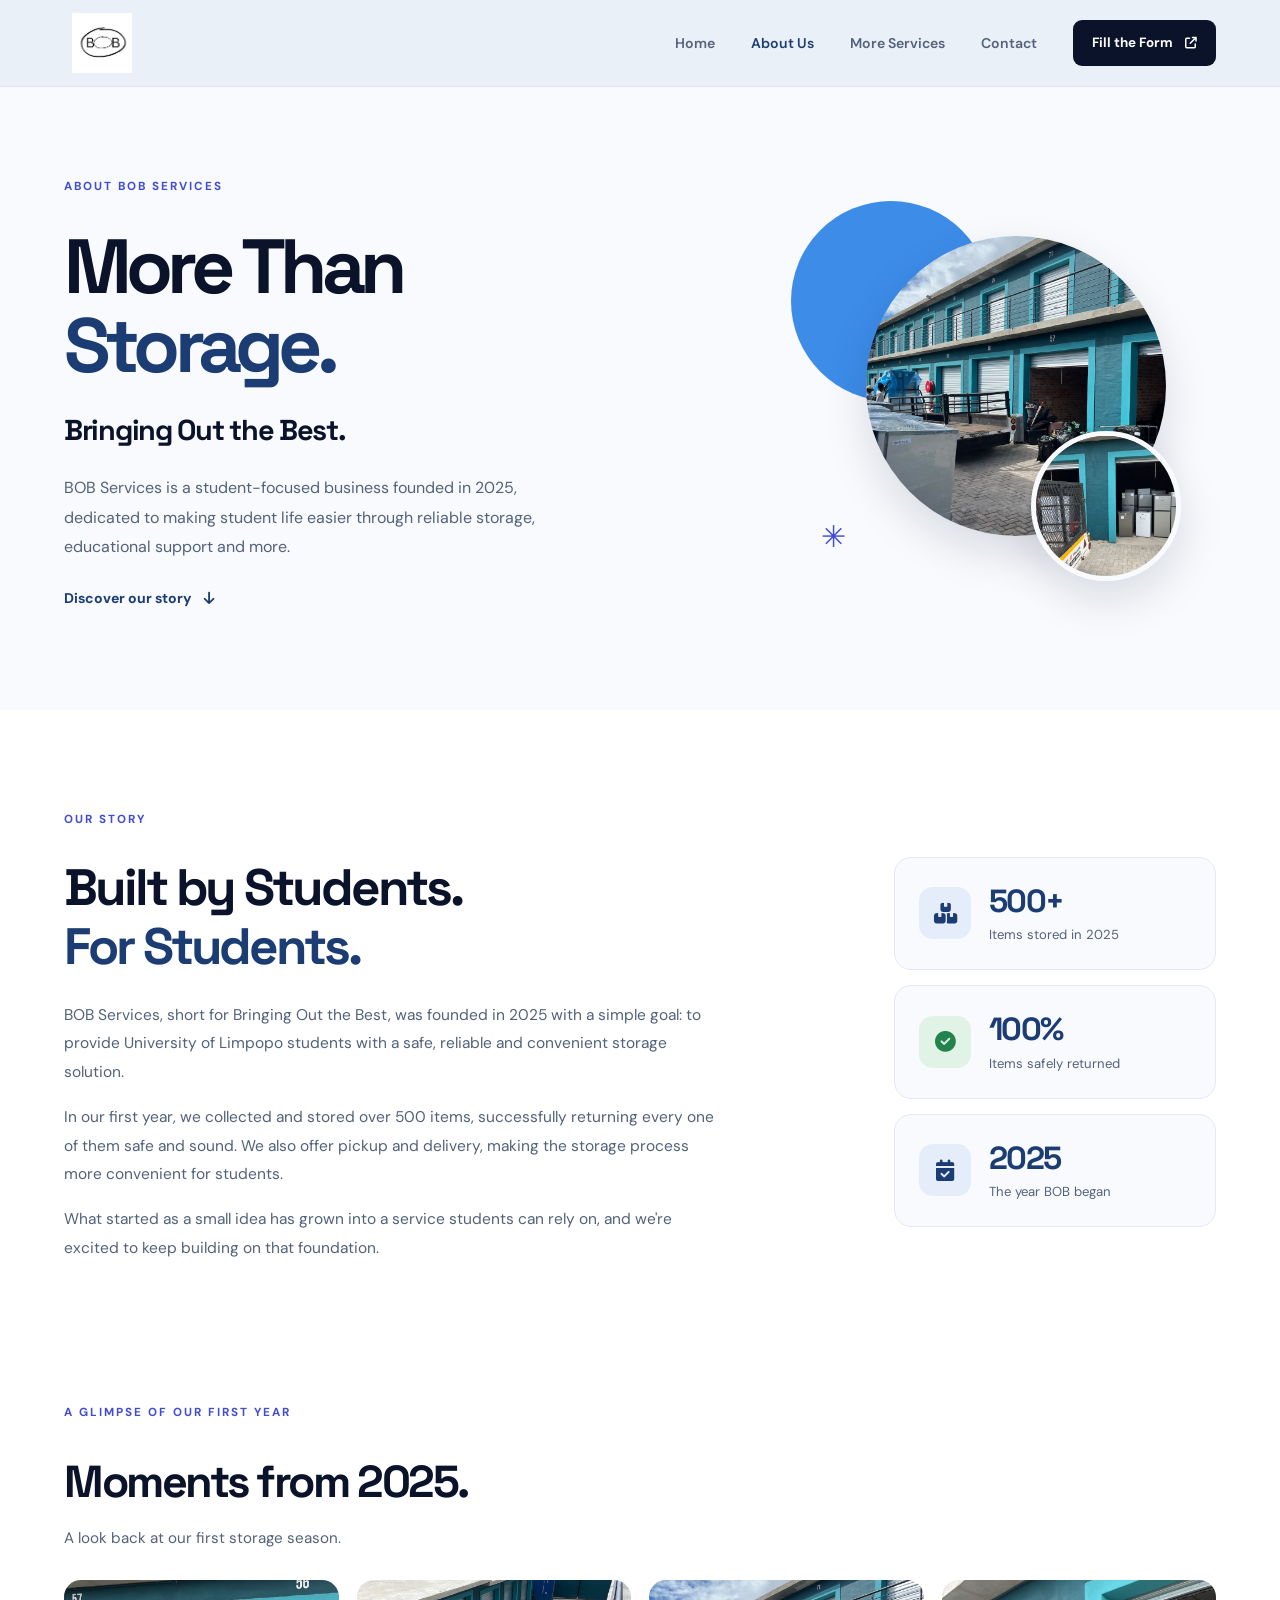
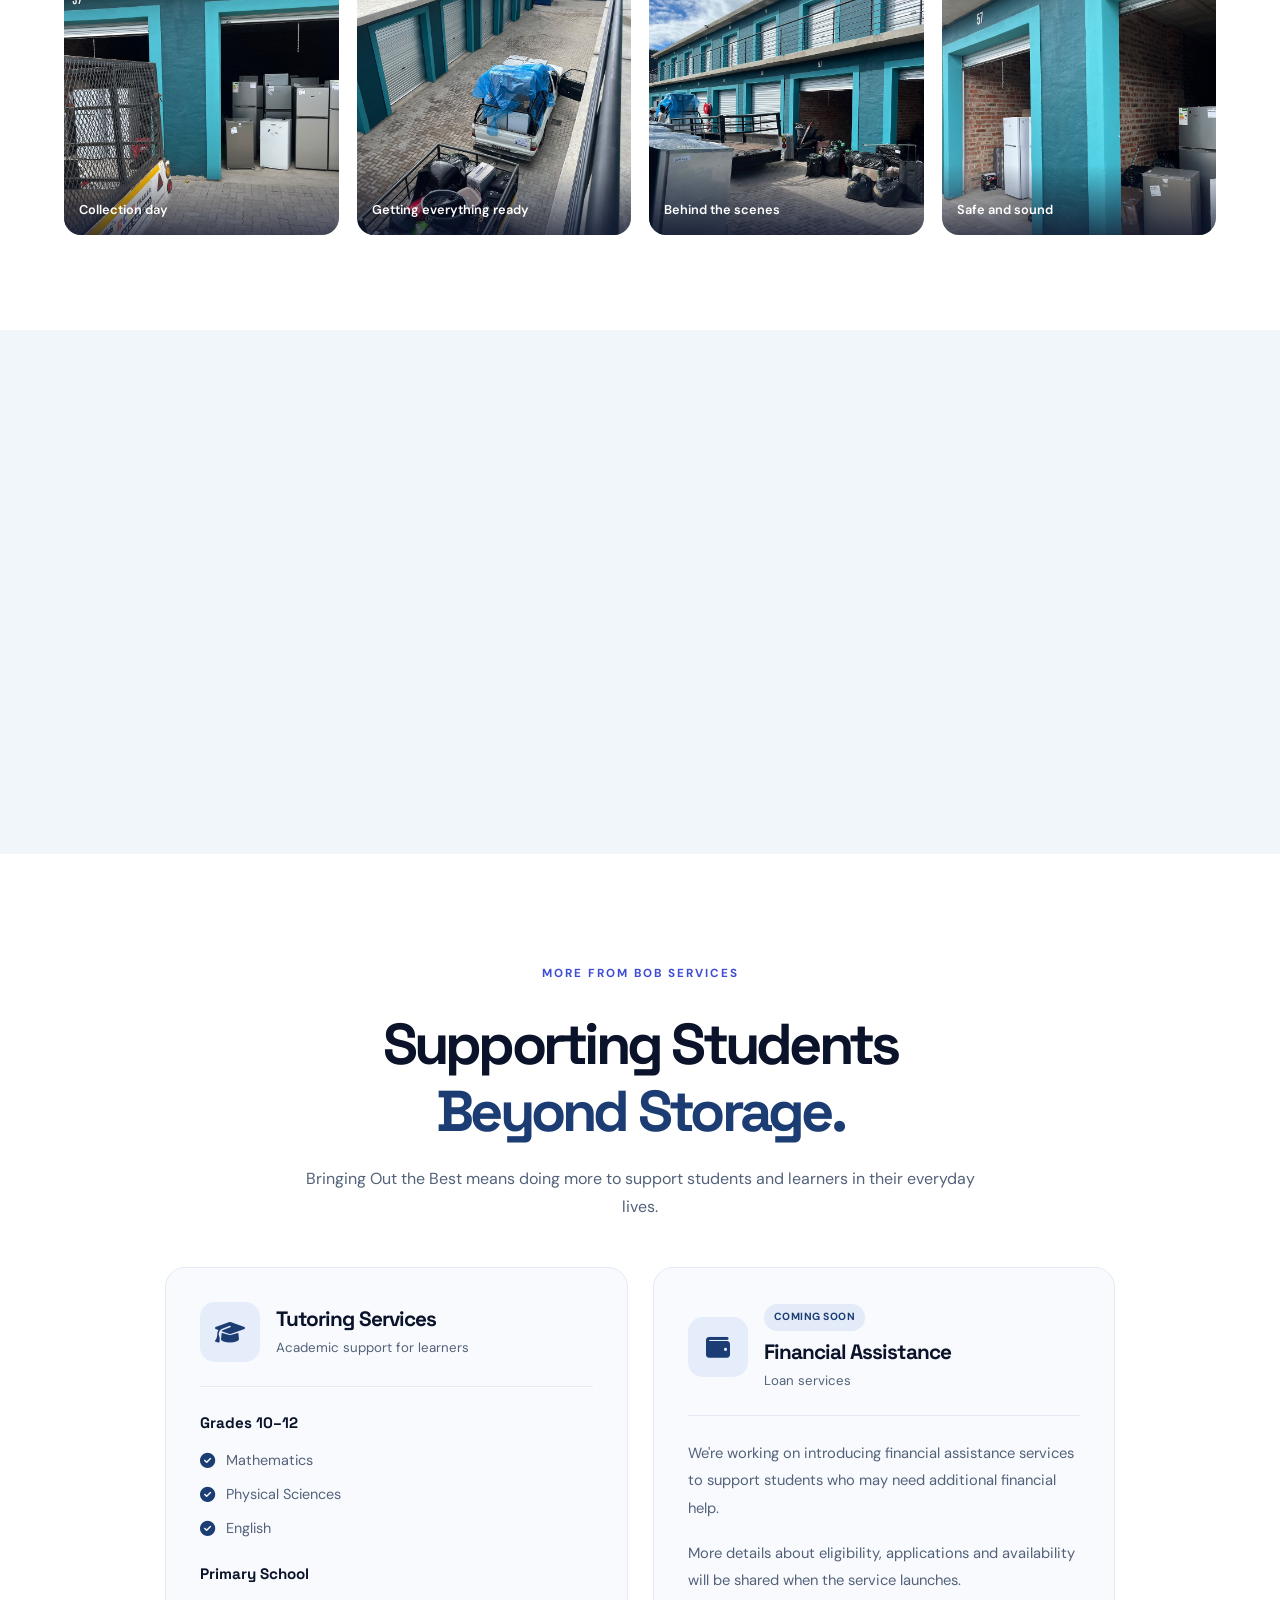
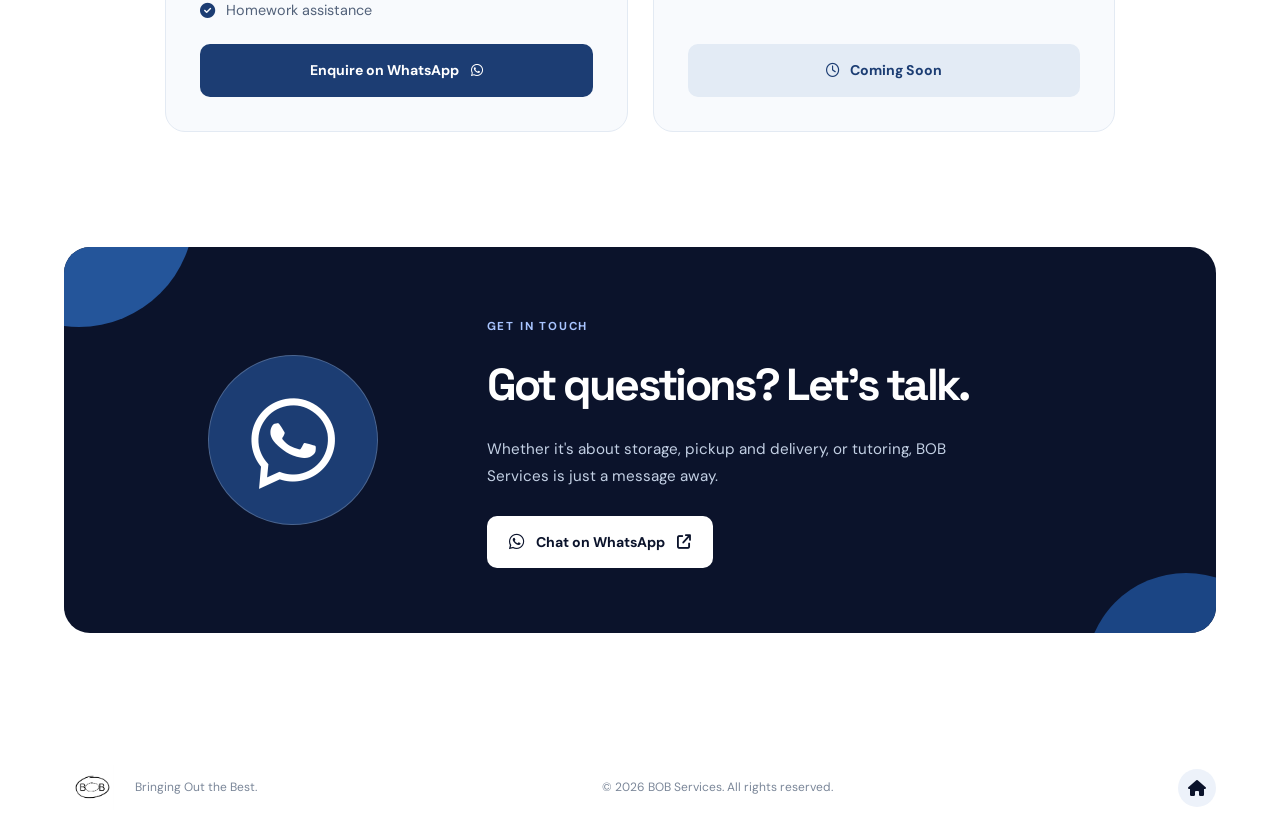
==== commit 169a0fb5: "Pictures added" ====
--- a/about.html
+++ b/about.html
@@ -24,7 +24,7 @@
         <nav class="navbar container">
 
             <a href="index.html" class="brand">
-                <img src="images/bob-logo.png" alt="BOB Services Logo" class="brand-logo">
+                <img src="images/logo.jpeg" alt="BOB Services Logo" class="brand-logo">
             </a>
 
             <button class="menu-toggle" id="menuToggle"
@@ -90,12 +90,12 @@
                     <div class="about-blue-circle"></div>
 
                     <div class="about-photo-large">
-                        <img src="images/about-team.jpg"
+                        <img src="images/pic6.jpeg"
                              alt="BOB Services team with student storage boxes">
                     </div>
 
                     <div class="about-photo-small">
-                        <img src="images/about-storage.jpg"
+                        <img src="images/pic3.jpeg"
                              alt="Packed student belongings">
                     </div>
 
@@ -200,28 +200,28 @@
                 <div class="about-gallery">
 
                     <figure class="gallery-photo reveal">
-                        <img src="images/bob-2025-1.jpg"
+                        <img src="images/pic3.jpeg"
                              alt="BOB Services collecting student belongings"
                              loading="lazy">
                         <figcaption>Collection day</figcaption>
                     </figure>
 
                     <figure class="gallery-photo reveal">
-                        <img src="images/bob-2025-2.jpg"
+                        <img src="images/pic5.jpeg"
                              alt="Boxes and belongings prepared for storage"
                              loading="lazy">
                         <figcaption>Getting everything ready</figcaption>
                     </figure>
 
                     <figure class="gallery-photo reveal">
-                        <img src="images/bob-2025-3.jpg"
+                        <img src="images/pic6.jpeg"
                              alt="BOB team handling storage boxes"
                              loading="lazy">
                         <figcaption>Behind the scenes</figcaption>
                     </figure>
 
                     <figure class="gallery-photo reveal">
-                        <img src="images/bob-2025-4.jpg"
+                        <img src="images/pic4.jpeg"
                              alt="Student belongings safely stored"
                              loading="lazy">
                         <figcaption>Safe and sound</figcaption>
@@ -456,7 +456,7 @@
         <div class="container footer-inner">
 
             <div class="footer-brand">
-                <img src="images/bob-logo.png" alt="BOB Services Logo">
+                <img src="images/logo.jpeg" alt="BOB Services Logo">
                 <span>Bringing Out the Best.</span>
             </div>
 
